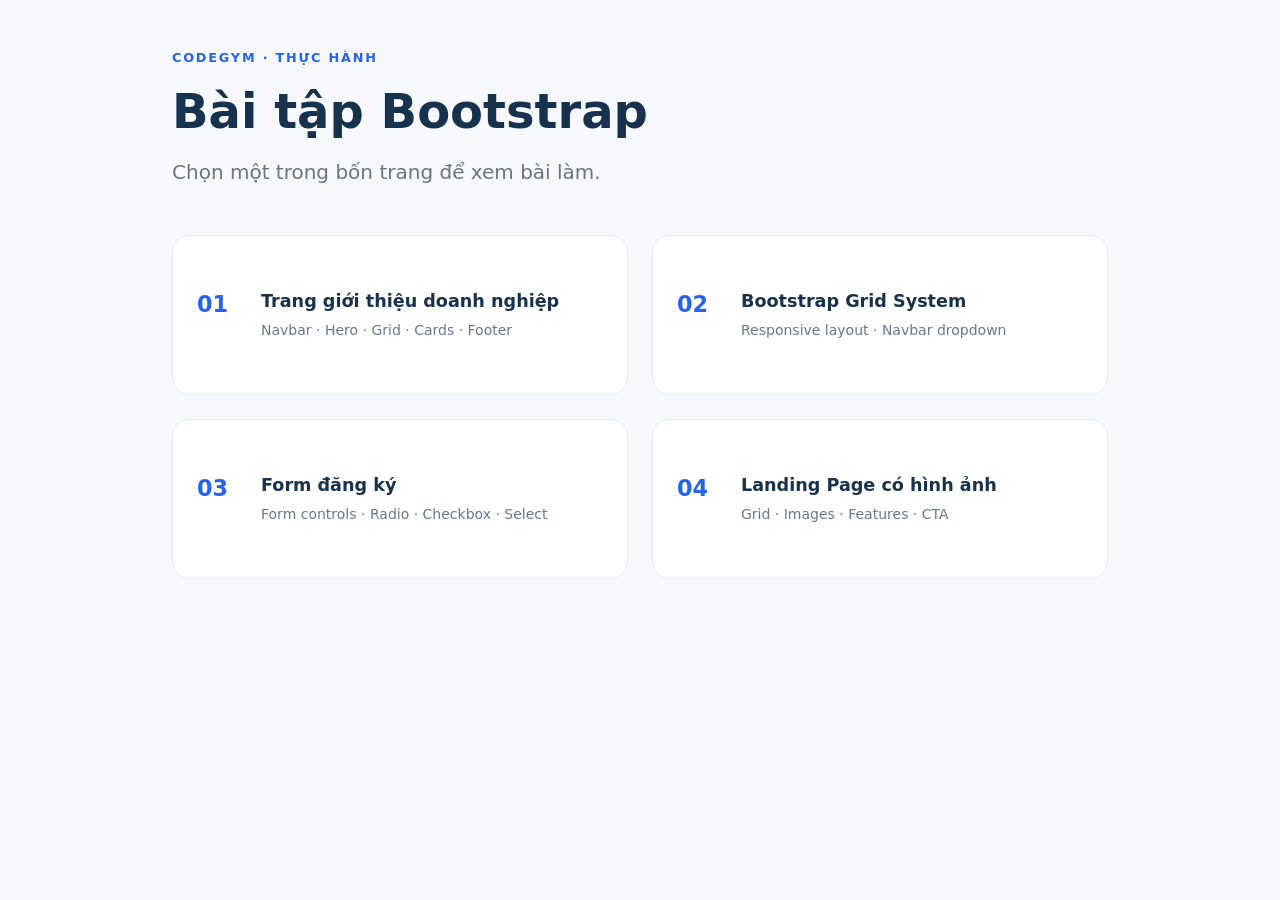
==== index.html @ 2f7d920f "Add Bootstrap practice pages Co-authored-by: Copilot <223556219+Copilot@users.noreply.github.com>" ====
<!DOCTYPE html>
<html lang="vi">
<head>
  <meta charset="UTF-8">
  <meta name="viewport" content="width=device-width, initial-scale=1">
  <meta name="description" content="Tổng hợp bốn bài thực hành Bootstrap.">
  <title>Bài thực hành Bootstrap</title>
  <link href="https://cdn.jsdelivr.net/npm/bootstrap@5.3.0/dist/css/bootstrap.min.css" rel="stylesheet">
  <link rel="stylesheet" href="style.css">
</head>
<body class="index-page">
  <main class="container py-5">
    <p class="eyebrow">CODEGYM · THỰC HÀNH</p>
    <h1 class="display-5 fw-bold mb-3">Bài tập Bootstrap</h1>
    <p class="lead text-secondary mb-5">Chọn một trong bốn trang để xem bài làm.</p>
    <div class="row g-4">
      <div class="col-md-6"><a class="practice-link" href="company/index.html"><span>01</span><strong>Trang giới thiệu doanh nghiệp</strong><small>Navbar · Hero · Grid · Cards · Footer</small></a></div>
      <div class="col-md-6"><a class="practice-link" href="grid-system/index.html"><span>02</span><strong>Bootstrap Grid System</strong><small>Responsive layout · Navbar dropdown</small></a></div>
      <div class="col-md-6"><a class="practice-link" href="registration-form/index.html"><span>03</span><strong>Form đăng ký</strong><small>Form controls · Radio · Checkbox · Select</small></a></div>
      <div class="col-md-6"><a class="practice-link" href="landing-page/index.html"><span>04</span><strong>Landing Page có hình ảnh</strong><small>Grid · Images · Features · CTA</small></a></div>
    </div>
  </main>
</body>
</html>
---- style.css ----
:root {
  color-scheme: light;
  --ink: #17324d;
  --blue: #2563eb;
  --pale: #eef5ff;
}

body {
  color: var(--ink);
  background: #f6f8fc;
  font-family: Inter, ui-sans-serif, system-ui, -apple-system, "Segoe UI", sans-serif;
}

.index-page main {
  max-width: 960px;
}

.eyebrow {
  color: var(--blue);
  font-size: .8rem;
  font-weight: 800;
  letter-spacing: .14em;
}

.practice-link {
  display: grid;
  min-height: 160px;
  grid-template-columns: 48px 1fr;
  align-content: center;
  column-gap: 16px;
  padding: 24px;
  color: inherit;
  text-decoration: none;
  background: white;
  border: 1px solid #e3eaf5;
  border-radius: 18px;
  transition: transform .18s ease, box-shadow .18s ease;
}

.practice-link:hover {
  transform: translateY(-3px);
  box-shadow: 0 14px 32px rgb(23 50 77 / 10%);
}

.practice-link span {
  grid-row: span 2;
  color: var(--blue);
  font-size: 1.4rem;
  font-weight: 800;
}

.practice-link strong {
  font-size: 1.1rem;
}

.practice-link small {
  margin-top: 6px;
  color: #68788c;
}

.company-hero {
  background: linear-gradient(120deg, #173e91, #2563eb 58%, #56a8f5);
}

.hero-copy,
.section-copy {
  max-width: 660px;
}

.service-card,
.content-card,
.form-card,
.feature-card {
  border: 1px solid #e3eaf5;
  border-radius: 18px;
  box-shadow: 0 10px 30px rgb(23 50 77 / 5%);
}

.service-card {
  transition: transform .18s ease, box-shadow .18s ease;
}

.service-card:hover,
.feature-card:hover {
  transform: translateY(-3px);
  box-shadow: 0 14px 32px rgb(23 50 77 / 10%);
}

.service-icon,
.feature-icon {
  display: grid;
  width: 48px;
  height: 48px;
  place-items: center;
  color: var(--blue);
  font-weight: 800;
  background: var(--pale);
  border-radius: 14px;
}

.contact-band,
.feature-section {
  background: var(--pale);
}

.contact-band a {
  color: inherit;
  text-decoration: none;
}

.grid-banner {
  background: linear-gradient(120deg, #eef5ff, #f9fbff);
}

.content-card {
  min-height: 330px;
}

.mini-card,
.sidebar-card {
  height: 100%;
  padding: 22px;
  background: white;
  border: 1px solid #e3eaf5;
  border-radius: 16px;
}

.form-page {
  min-height: 100vh;
  background:
    radial-gradient(ellipse at 12% 8%, rgb(37 99 235 / 10%), transparent 38%),
    #f6f8fc;
}

.form-card {
  background: white;
}

.landing-hero {
  background: linear-gradient(120deg, #eef5ff, #f9fbff);
}

.landing-image {
  width: 100%;
  max-height: 440px;
  object-fit: cover;
  border-radius: 24px;
  box-shadow: 0 20px 50px rgb(23 50 77 / 14%);
}

.introduction-image {
  width: 100%;
  max-height: 360px;
  object-fit: cover;
}

.feature-card {
  background: white;
}

.feature-icon {
  margin-bottom: 18px;
  font-size: 1.4rem;
}

@media (max-width: 575.98px) {
  .display-4 {
    font-size: 2.35rem;
  }

  .practice-link {
    min-height: 140px;
    padding: 20px;
  }
}
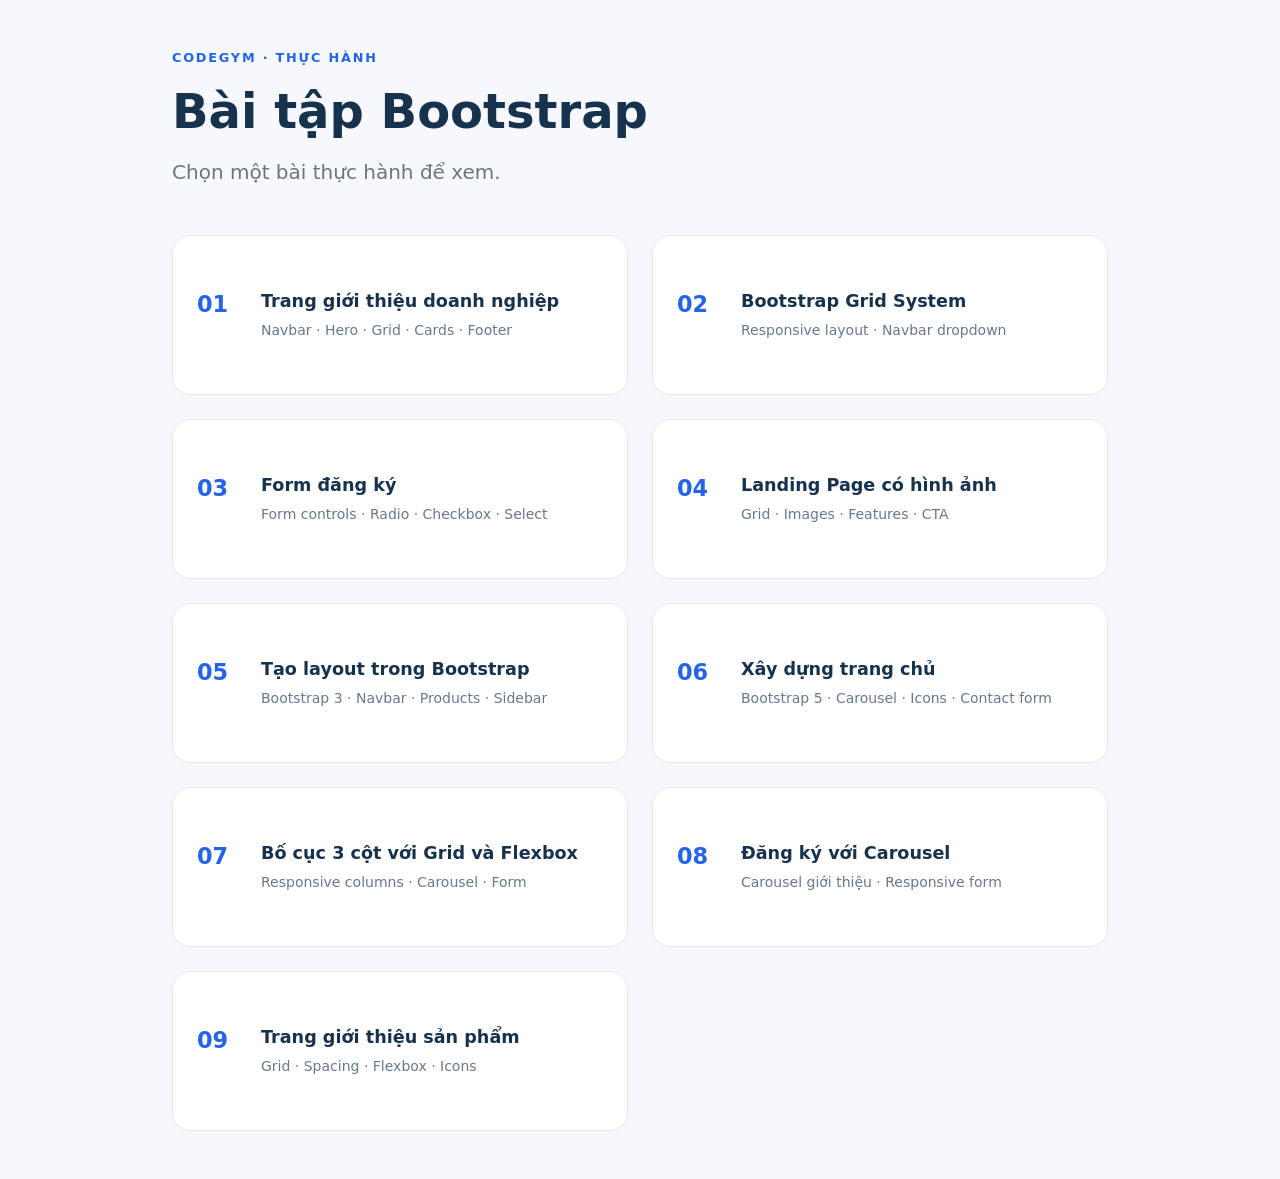
==== commit fa3dfab0: "Add five Bootstrap layout exercises Co-authored-by: Copilot <223556219+Copilot@users.noreply.github." ====
--- a/index.html
+++ b/index.html
@@ -3,7 +3,7 @@
 <head>
   <meta charset="UTF-8">
   <meta name="viewport" content="width=device-width, initial-scale=1">
-  <meta name="description" content="Tổng hợp bốn bài thực hành Bootstrap.">
+  <meta name="description" content="Tổng hợp các bài thực hành Bootstrap.">
   <title>Bài thực hành Bootstrap</title>
   <link href="https://cdn.jsdelivr.net/npm/bootstrap@5.3.0/dist/css/bootstrap.min.css" rel="stylesheet">
   <link rel="stylesheet" href="style.css">
@@ -12,12 +12,17 @@
   <main class="container py-5">
     <p class="eyebrow">CODEGYM · THỰC HÀNH</p>
     <h1 class="display-5 fw-bold mb-3">Bài tập Bootstrap</h1>
-    <p class="lead text-secondary mb-5">Chọn một trong bốn trang để xem bài làm.</p>
+    <p class="lead text-secondary mb-5">Chọn một bài thực hành để xem.</p>
     <div class="row g-4">
       <div class="col-md-6"><a class="practice-link" href="company/index.html"><span>01</span><strong>Trang giới thiệu doanh nghiệp</strong><small>Navbar · Hero · Grid · Cards · Footer</small></a></div>
       <div class="col-md-6"><a class="practice-link" href="grid-system/index.html"><span>02</span><strong>Bootstrap Grid System</strong><small>Responsive layout · Navbar dropdown</small></a></div>
       <div class="col-md-6"><a class="practice-link" href="registration-form/index.html"><span>03</span><strong>Form đăng ký</strong><small>Form controls · Radio · Checkbox · Select</small></a></div>
       <div class="col-md-6"><a class="practice-link" href="landing-page/index.html"><span>04</span><strong>Landing Page có hình ảnh</strong><small>Grid · Images · Features · CTA</small></a></div>
+      <div class="col-md-6"><a class="practice-link" href="store-layout/layout.html"><span>05</span><strong>Tạo layout trong Bootstrap</strong><small>Bootstrap 3 · Navbar · Products · Sidebar</small></a></div>
+      <div class="col-md-6"><a class="practice-link" href="bootstrap-home/index.html"><span>06</span><strong>Xây dựng trang chủ</strong><small>Bootstrap 5 · Carousel · Icons · Contact form</small></a></div>
+      <div class="col-md-6"><a class="practice-link" href="grid-flexbox/index.html"><span>07</span><strong>Bố cục 3 cột với Grid và Flexbox</strong><small>Responsive columns · Carousel · Form</small></a></div>
+      <div class="col-md-6"><a class="practice-link" href="registration-carousel/index.html"><span>08</span><strong>Đăng ký với Carousel</strong><small>Carousel giới thiệu · Responsive form</small></a></div>
+      <div class="col-md-6"><a class="practice-link" href="product-page/index.html"><span>09</span><strong>Trang giới thiệu sản phẩm</strong><small>Grid · Spacing · Flexbox · Icons</small></a></div>
     </div>
   </main>
 </body>
--- a/style.css
+++ b/style.css
@@ -163,6 +163,253 @@
   font-size: 1.4rem;
 }
 
+.home-carousel .carousel-item img,
+.practice-carousel .carousel-item img,
+.signup-carousel .carousel-item img {
+  height: min(62vw, 560px);
+  min-height: 300px;
+  object-fit: cover;
+}
+
+.home-carousel .carousel-item::after,
+.signup-carousel .carousel-item::after {
+  position: absolute;
+  inset: 0;
+  background: linear-gradient(90deg, rgb(10 25 45 / 58%), rgb(10 25 45 / 10%));
+  content: "";
+}
+
+.home-carousel .carousel-caption,
+.signup-carousel .carousel-caption {
+  z-index: 1;
+  right: 12%;
+  bottom: 16%;
+  left: 12%;
+  text-align: left;
+}
+
+.home-carousel .carousel-caption > * {
+  max-width: 680px;
+}
+
+.contact-band {
+  background: var(--pale);
+}
+
+.contact-form {
+  max-width: 720px;
+}
+
+.column-card {
+  min-height: 230px;
+  border-radius: 16px;
+}
+
+.column-card-light {
+  color: var(--ink);
+  background: #eef5ff;
+}
+
+.column-card-dark {
+  color: white;
+  background: #385779;
+}
+
+.column-card > i {
+  color: var(--blue);
+}
+
+.column-card-dark > i {
+  color: #b9d8ff;
+}
+
+.spacing-note {
+  border-block: 1px solid #e3eaf5;
+}
+
+.practice-carousel .carousel-item img {
+  height: 420px;
+}
+
+.practice-carousel .carousel-caption {
+  right: 12%;
+  left: 12%;
+  padding: 12px;
+  background: rgb(15 31 52 / 45%);
+  border-radius: 12px;
+}
+
+.signup-carousel .carousel-item img {
+  height: 590px;
+  border-radius: 20px;
+}
+
+.signup-carousel .carousel-inner {
+  box-shadow: 0 20px 48px rgb(23 50 77 / 15%);
+}
+
+.product-hero {
+  overflow: hidden;
+  background: linear-gradient(120deg, #f3f7ff, #e7efff);
+}
+
+.product-heading {
+  max-width: 700px;
+}
+
+.device-stage {
+  position: relative;
+  display: grid;
+  width: min(100%, 480px);
+  min-height: 480px;
+  place-items: center;
+}
+
+.device-orbit {
+  position: absolute;
+  width: 380px;
+  height: 380px;
+  border: 1px solid rgb(37 99 235 / 14%);
+  border-radius: 50%;
+}
+
+.orbit-two {
+  width: 440px;
+  height: 440px;
+  border-color: rgb(37 99 235 / 8%);
+}
+
+.device {
+  position: relative;
+  z-index: 1;
+  width: 215px;
+  height: 400px;
+  overflow: hidden;
+  background: linear-gradient(155deg, #1c90aa, #6ac2d4 48%, #176a87);
+  border: 7px solid #132c40;
+  border-radius: 38px;
+  box-shadow: 18px 28px 45px rgb(18 44 64 / 28%);
+  transform: rotate(-9deg);
+}
+
+.device::before {
+  position: absolute;
+  top: 10px;
+  left: 50%;
+  z-index: 2;
+  width: 74px;
+  height: 16px;
+  background: #132c40;
+  border-radius: 0 0 12px 12px;
+  content: "";
+  transform: translateX(-50%);
+}
+
+.device-camera {
+  position: absolute;
+  z-index: 1;
+  width: 42px;
+  height: 42px;
+  background: radial-gradient(circle at 35% 35%, #7ccce2, #132733 44%, #07121b 72%);
+  border: 3px solid #b4d5dc;
+  border-radius: 50%;
+}
+
+.camera-one {
+  top: 23px;
+  left: 22px;
+}
+
+.camera-two {
+  top: 72px;
+  left: 22px;
+}
+
+.camera-three {
+  top: 23px;
+  left: 70px;
+}
+
+.device-flash {
+  position: absolute;
+  top: 82px;
+  left: 83px;
+  width: 10px;
+  height: 10px;
+  background: #f7e9aa;
+  border-radius: 50%;
+}
+
+.device-mark {
+  position: absolute;
+  top: 185px;
+  left: 88px;
+  color: rgb(255 255 255 / 75%);
+  font-size: 1.7rem;
+  font-weight: 700;
+}
+
+.device-screen {
+  position: absolute;
+  inset: 0;
+  display: flex;
+  align-items: center;
+  justify-content: center;
+  color: rgb(255 255 255 / 70%);
+  background: linear-gradient(155deg, #d3e6e8 0%, #89bdc8 45%, #e0c79d 100%);
+  font-size: .85rem;
+  font-weight: 700;
+  letter-spacing: .18em;
+  opacity: 0;
+  transition: opacity .2s ease;
+}
+
+.device-screen > i {
+  position: absolute;
+  right: 26px;
+  bottom: 30px;
+  font-size: 1.4rem;
+}
+
+.device:hover .device-screen {
+  opacity: 1;
+}
+
+.product-feature {
+  background: #f6f8fc;
+  border-radius: 18px;
+}
+
+.product-feature > i {
+  color: var(--blue);
+  font-size: 1.8rem;
+}
+
+.product-specs {
+  background: #f3f6fb;
+}
+
+.spec-tile {
+  display: flex;
+  min-height: 110px;
+  flex-direction: column;
+  justify-content: center;
+  padding: 18px;
+  background: white;
+  border: 1px solid #e3eaf5;
+  border-radius: 16px;
+}
+
+.spec-tile strong {
+  color: var(--blue);
+  font-size: 1.4rem;
+}
+
+.spec-tile span {
+  color: #68788c;
+  font-size: .9rem;
+}
+
 @media (max-width: 575.98px) {
   .display-4 {
     font-size: 2.35rem;
@@ -172,4 +419,45 @@
     min-height: 140px;
     padding: 20px;
   }
-}
+
+  .home-carousel .carousel-item img,
+  .practice-carousel .carousel-item img {
+    height: 360px;
+  }
+
+  .signup-carousel .carousel-item img {
+    height: 360px;
+  }
+
+  .home-carousel .carousel-caption,
+  .signup-carousel .carousel-caption {
+    right: 14%;
+    bottom: 12%;
+    left: 14%;
+  }
+
+  .home-carousel .carousel-caption h1,
+  .home-carousel .carousel-caption h2,
+  .signup-carousel .carousel-caption h1,
+  .signup-carousel .carousel-caption h2 {
+    font-size: 1.7rem;
+  }
+
+  .device-stage {
+    min-height: 400px;
+  }
+
+  .device {
+    transform: scale(.86) rotate(-9deg);
+  }
+
+  .device-orbit {
+    width: 300px;
+    height: 300px;
+  }
+
+  .orbit-two {
+    width: 350px;
+    height: 350px;
+  }
+}
